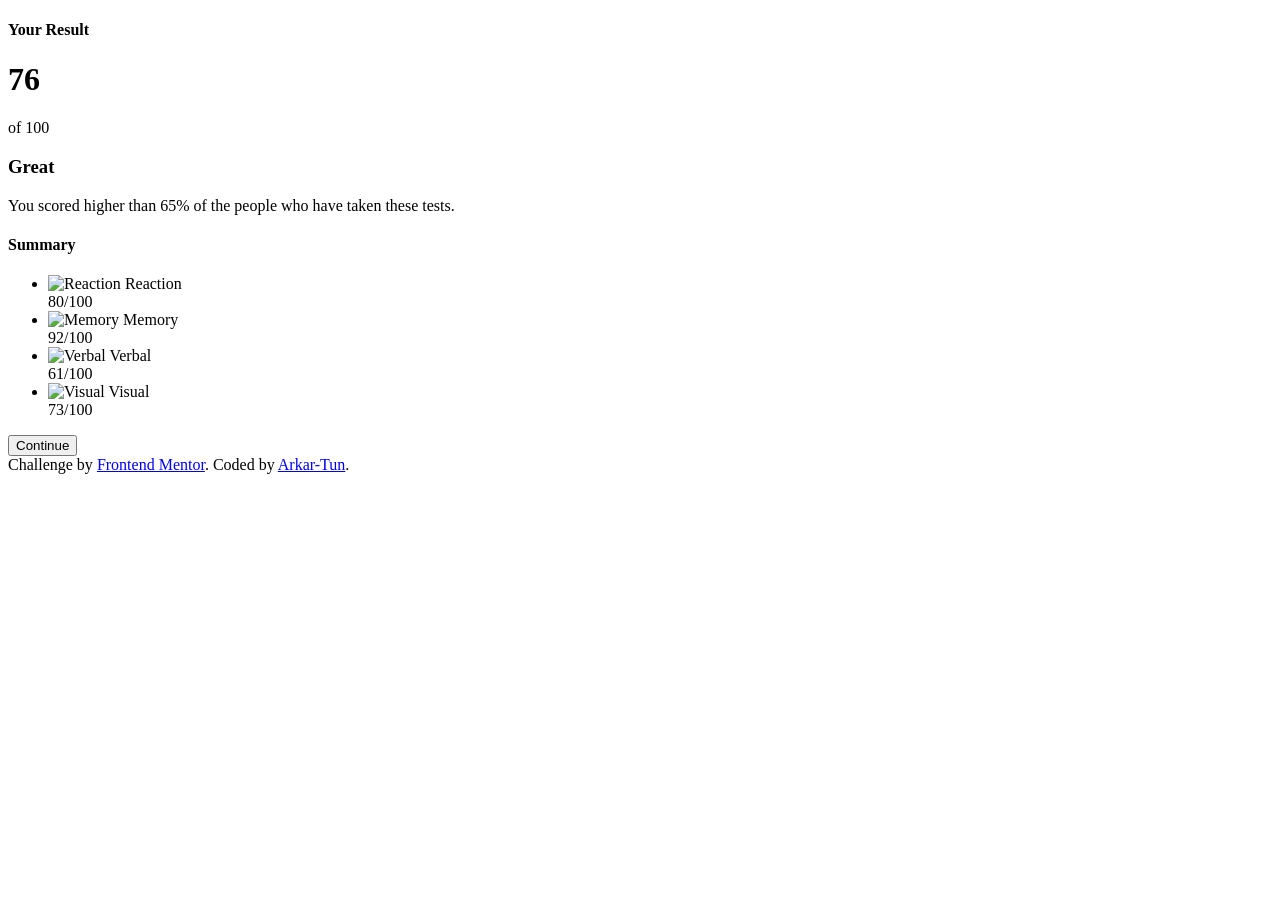
==== Html/index.html @ f9d729f3 "Framing" ====
<!DOCTYPE html>
<html lang="en">
<head>
  <meta charset="UTF-8">
  <meta name="viewport" content="width=device-width, initial-scale=1.0"> 
  <link rel="icon" type="image/png" sizes="32x32" href="./assets/images/favicon-32x32.png">
  
  <title>Frontend Mentor | Results summary component</title>

  <link rel="stylesheet" href="../Style/style.css">
</head>
<body>
  <div class="main">
    <div class="result">
      <h4>Your Result</h4>
      <div class="score">
        <h1>76</h1>
        <p>of 100</p>
      </div>
      <div class="text-result">
        <h3>Great</h3>
        <p>You scored higher than 65% of the people who have taken these tests.</p>
      </div>
    </div>
    <div class="summary">
      <h4>Summary</h4>
      <ul>
        <li class="list-1">
          <div class="item-left">
            <img src="./assets/images/icon-reaction.svg" alt="Reaction">
            <span>Reaction</span>
          </div>
          <div class="item-right">
            <span>80</span>/100
          </div>
        </li>
        <li class="list-2">
          <div class="item-left">
            <img src="./assets/images/icon-memory.svg" alt="Memory">
            <span>Memory</span>
          </div>
          <div class="item-right">
            <span>92</span>/100
          </div>
        </li>
        <li class="list-3">
          <div class="item-left">
            <img src="./assets/images/icon-verbal.svg" alt="Verbal">
            <span>Verbal</span>
          </div>
          <div class="item-right">
            <span>61</span>/100
          </div>
        </li>
        <li class="list-4">
          <div class="item-left">
            <img src="./assets/images/icon-visual.svg" alt="Visual">
            <span>Visual</span>
          </div>
          <div class="item-right">
            <span>73</span>/100
          </div>
        </li>
      </ul>
      <button>Continue</button>
    </div>
  </div>
  
  <div class="attribution">
    Challenge by <a href="https://www.frontendmentor.io?ref=challenge" target="_blank">Frontend Mentor</a>. 
    Coded by <a href="#">Arkar-Tun</a>.
  </div>
  <script src="../JavaScript/Script.js"></script>
</body>
</html>
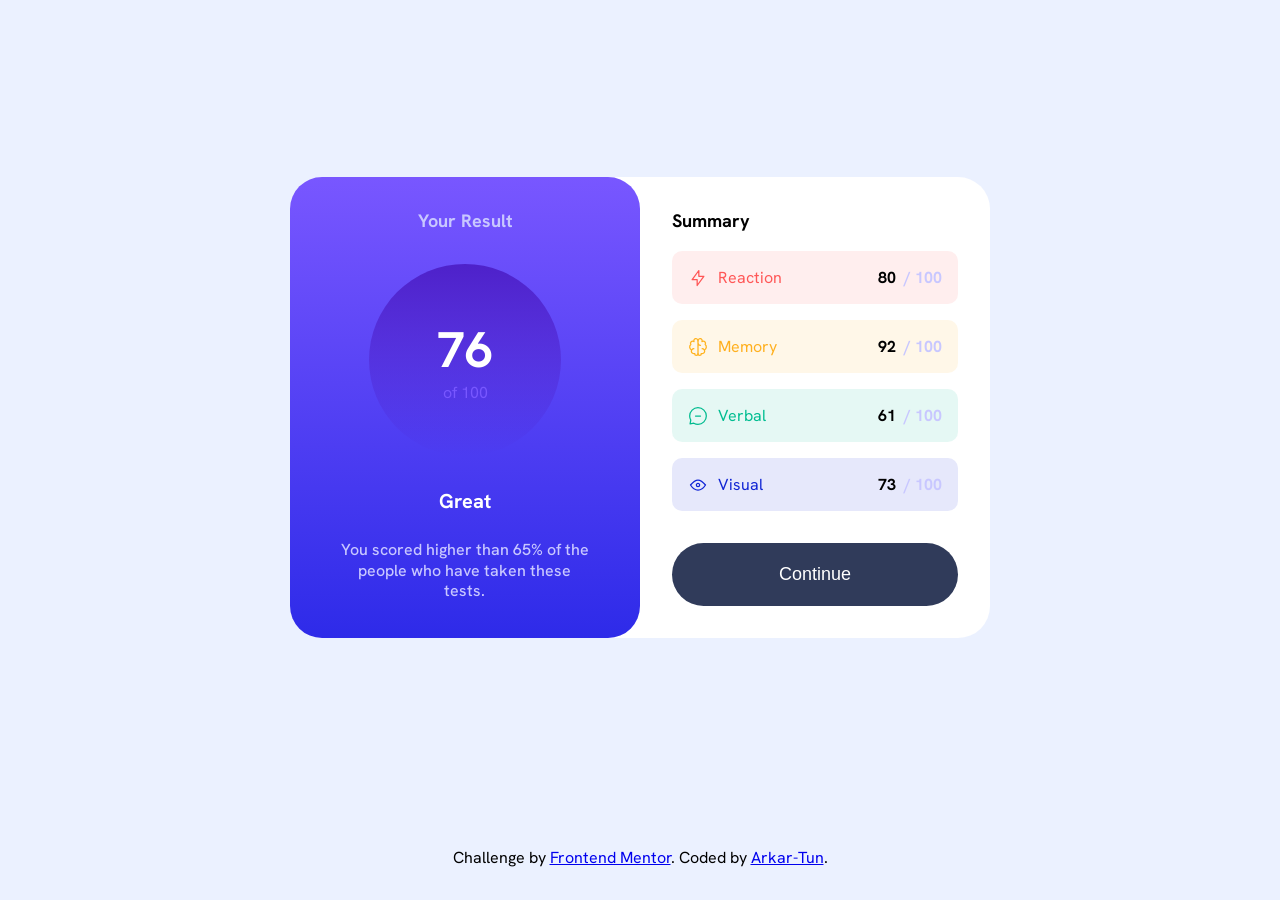
==== commit 66121499: "final commit about html and css" ====
--- a/Html/index.html
+++ b/Html/index.html
@@ -6,7 +6,9 @@
   <link rel="icon" type="image/png" sizes="32x32" href="./assets/images/favicon-32x32.png">
   
   <title>Frontend Mentor | Results summary component</title>
-
+  <link rel="preconnect" href="https://fonts.googleapis.com">
+<link rel="preconnect" href="https://fonts.gstatic.com" crossorigin>
+<link href="https://fonts.googleapis.com/css2?family=Hanken+Grotesk:ital,wght@0,100..900;1,100..900&display=swap" rel="stylesheet">
   <link rel="stylesheet" href="../Style/style.css">
 </head>
 <body>
@@ -25,40 +27,40 @@
     <div class="summary">
       <h4>Summary</h4>
       <ul>
-        <li class="list-1">
+        <li class="list-1 list">
           <div class="item-left">
-            <img src="./assets/images/icon-reaction.svg" alt="Reaction">
-            <span>Reaction</span>
+            <img src="../assets/images/icon-reaction.svg" alt="Reaction">
+            <span class="reaction">Reaction</span>
           </div>
           <div class="item-right">
-            <span>80</span>/100
+            <span>80</span>/ 100
           </div>
         </li>
-        <li class="list-2">
+        <li class="list-2 list">
           <div class="item-left">
-            <img src="./assets/images/icon-memory.svg" alt="Memory">
-            <span>Memory</span>
+            <img src="../assets/images/icon-memory.svg" alt="Memory">
+            <span class="memory">Memory</span>
           </div>
           <div class="item-right">
-            <span>92</span>/100
+            <span>92</span>/ 100
           </div>
         </li>
-        <li class="list-3">
+        <li class="list-3 list">
           <div class="item-left">
-            <img src="./assets/images/icon-verbal.svg" alt="Verbal">
-            <span>Verbal</span>
+            <img src="../assets/images/icon-verbal.svg" alt="Verbal">
+            <span class="verbal">Verbal</span>
           </div>
           <div class="item-right">
-            <span>61</span>/100
+            <span>61</span>/ 100
           </div>
         </li>
-        <li class="list-4">
+        <li class="list-4 list">
           <div class="item-left">
-            <img src="./assets/images/icon-visual.svg" alt="Visual">
-            <span>Visual</span>
+            <img src="../assets/images/icon-visual.svg" alt="Visual">
+            <span class="visual">Visual</span>
           </div>
           <div class="item-right">
-            <span>73</span>/100
+            <span>73</span>/ 100
           </div>
         </li>
       </ul>
--- a/Style/style.css
+++ b/Style/style.css
@@ -0,0 +1,220 @@
+@import url("https://fonts.googleapis.com/css2?family=Hanken+Grotesk:ital,wght@0,100..900;1,100..900&display=swap");
+
+:root {
+  /* primary-colors */
+  --Light-red: hsl(0, 100%, 67%);
+  --Orangey-yellow: hsl(39, 100%, 56%);
+  --Green-teal: hsl(166, 100%, 37%);
+  --Cobalt-blue: hsl(234, 85%, 45%);
+
+  /*  Gradients */
+
+  --Light-slate-blue: hsl(252, 100%, 67%); /*background*/
+  --Light-royal-blue: hsl(241, 81%, 54%); /*background*/
+
+  --Violet-blue: hsla(256, 72%, 46%, 1); /*circle*/
+  --Persian-blue: hsla(241, 72%, 46%, 0); /*circle*/
+
+  /* ### Neutral */
+
+  --White: hsl(0, 0%, 100%);
+  --Pale-blue: hsl(221, 100%, 96%);
+  --Light-lavender: hsl(241, 100%, 89%);
+  --Dark-gray-blue: hsl(224, 30%, 27%);
+}
+
+* {
+  padding: 0;
+  margin: 0;
+  box-sizing: border-box;
+}
+body {
+  display: flex;
+  flex-direction: column;
+  align-items: center;
+  justify-content: center;
+  background-color: var(--Pale-blue);
+  width: 100vw;
+  min-height: 100vh;
+  font-family: "Hanken Grotesk", sans-serif;
+}
+
+.main {
+  display: flex;
+  max-width: 700px;
+  background-color: var(--White);
+  border-radius: 2rem;
+  margin-top: auto;
+  min-width: 0;
+  .result {
+    background: linear-gradient(
+      to bottom,
+      var(--Light-slate-blue),
+      var(--Light-royal-blue)
+    );
+    border-radius: 2rem;
+    flex: 1;
+    flex-basis: 50%;
+    text-align: center;
+    color: var(--Light-lavender);
+
+    h4 {
+      font-size: 18px;
+      font-weight: 700;
+      margin-top: 2rem;
+    }
+    .score {
+      display: flex;
+      align-items: center;
+      justify-content: center;
+      flex-direction: column;
+      margin: 2rem auto;
+      width: 12rem;
+      height: 12rem;
+      border-radius: 50%;
+      background: linear-gradient(
+        to bottom,
+        var(--Violet-blue),
+        var(--Persian-blue)
+      );
+
+      h1 {
+        color: var(--White);
+        font-size: 50px;
+      }
+      p {
+        color: var(--Light-slate-blue);
+      }
+    }
+    .text-result {
+      display: flex;
+      flex-direction: column;
+      justify-content: center;
+      align-items: center;
+      gap: 0.6rem;
+      margin: 0.8rem 0.5rem;
+
+      h3 {
+        color: var(--White);
+        font-size: 20px;
+      }
+      p {
+        color: var(--Light-lavender);
+        line-height: 1.3rem;
+        font-weight: 500;
+        width: 85%;
+        padding: 1rem;
+      }
+    }
+  }
+  .summary {
+    /* text-align: center; */
+    padding: 2rem;
+    flex: 1;
+    flex-basis: 50%;
+    display: flex;
+    flex-direction: column;
+    h4 {
+      font-size: 18px;
+      font-weight: 700;
+      margin-bottom: 1.2rem;
+    }
+    ul {
+      list-style: none;
+
+      .list-1 {
+        background-color: hsla(from var(--Light-red) h s l/0.1);
+      }
+      .list-2 {
+        background-color: hsla(from var(--Orangey-yellow) h s l/0.1);
+      }
+      .list-3 {
+        background-color: hsla(from var(--Green-teal) h s l/0.1);
+      }
+      .list-4 {
+        background-color: hsla(from var(--Cobalt-blue) h s l/0.1);
+      }
+      .list {
+        display: flex;
+        justify-content: space-between;
+        padding: 1rem;
+        border-radius: 10px;
+        margin-bottom: 1rem;
+        .item-left {
+          display: flex;
+          justify-content: center;
+          align-items: center;
+          gap: 0.6rem;
+          /* img {
+
+          } */
+
+          .reaction {
+            color: var(--Light-red);
+          }
+          .memory {
+            color: var(--Orangey-yellow);
+          }
+          .verbal {
+            color: var(--Green-teal);
+          }
+          .visual {
+            color: var(--Cobalt-blue);
+          }
+          /* span {} */
+        }
+        .item-right {
+          font-weight: 700;
+          color: var(--Light-lavender);
+          display: flex;
+          justify-content: center;
+          align-items: center;
+          gap: 0.5rem;
+          span {
+            color: initial;
+          }
+        }
+      }
+    }
+    button {
+      background-color: var(--Dark-gray-blue);
+      border-radius: 40px;
+      padding: 1.3rem;
+      font-size: 18px;
+      color: var(--White);
+      border: none;
+      margin-top: 1rem;
+      cursor: pointer;
+      transition: background 0.5s ease;
+    }
+    button:hover {
+      background: linear-gradient(
+        to bottom,
+        var(--Light-slate-blue),
+        var(--Light-royal-blue)
+      );
+    }
+  }
+}
+@media (max-width: 600px) {
+  .main {
+    flex-direction: column;
+    max-width: 375px;
+    border-radius: 0;
+
+    .result {
+      border-radius: 0 0 2rem 2rem;
+      padding: 2.5rem 1.5rem;
+      width: 100%;
+    }
+    .summary {
+      padding: 1.5rem;
+      width: 100%;
+    }
+  }
+}
+.attribution {
+  text-align: center;
+  padding: 2rem;
+  margin-top: auto;
+}
